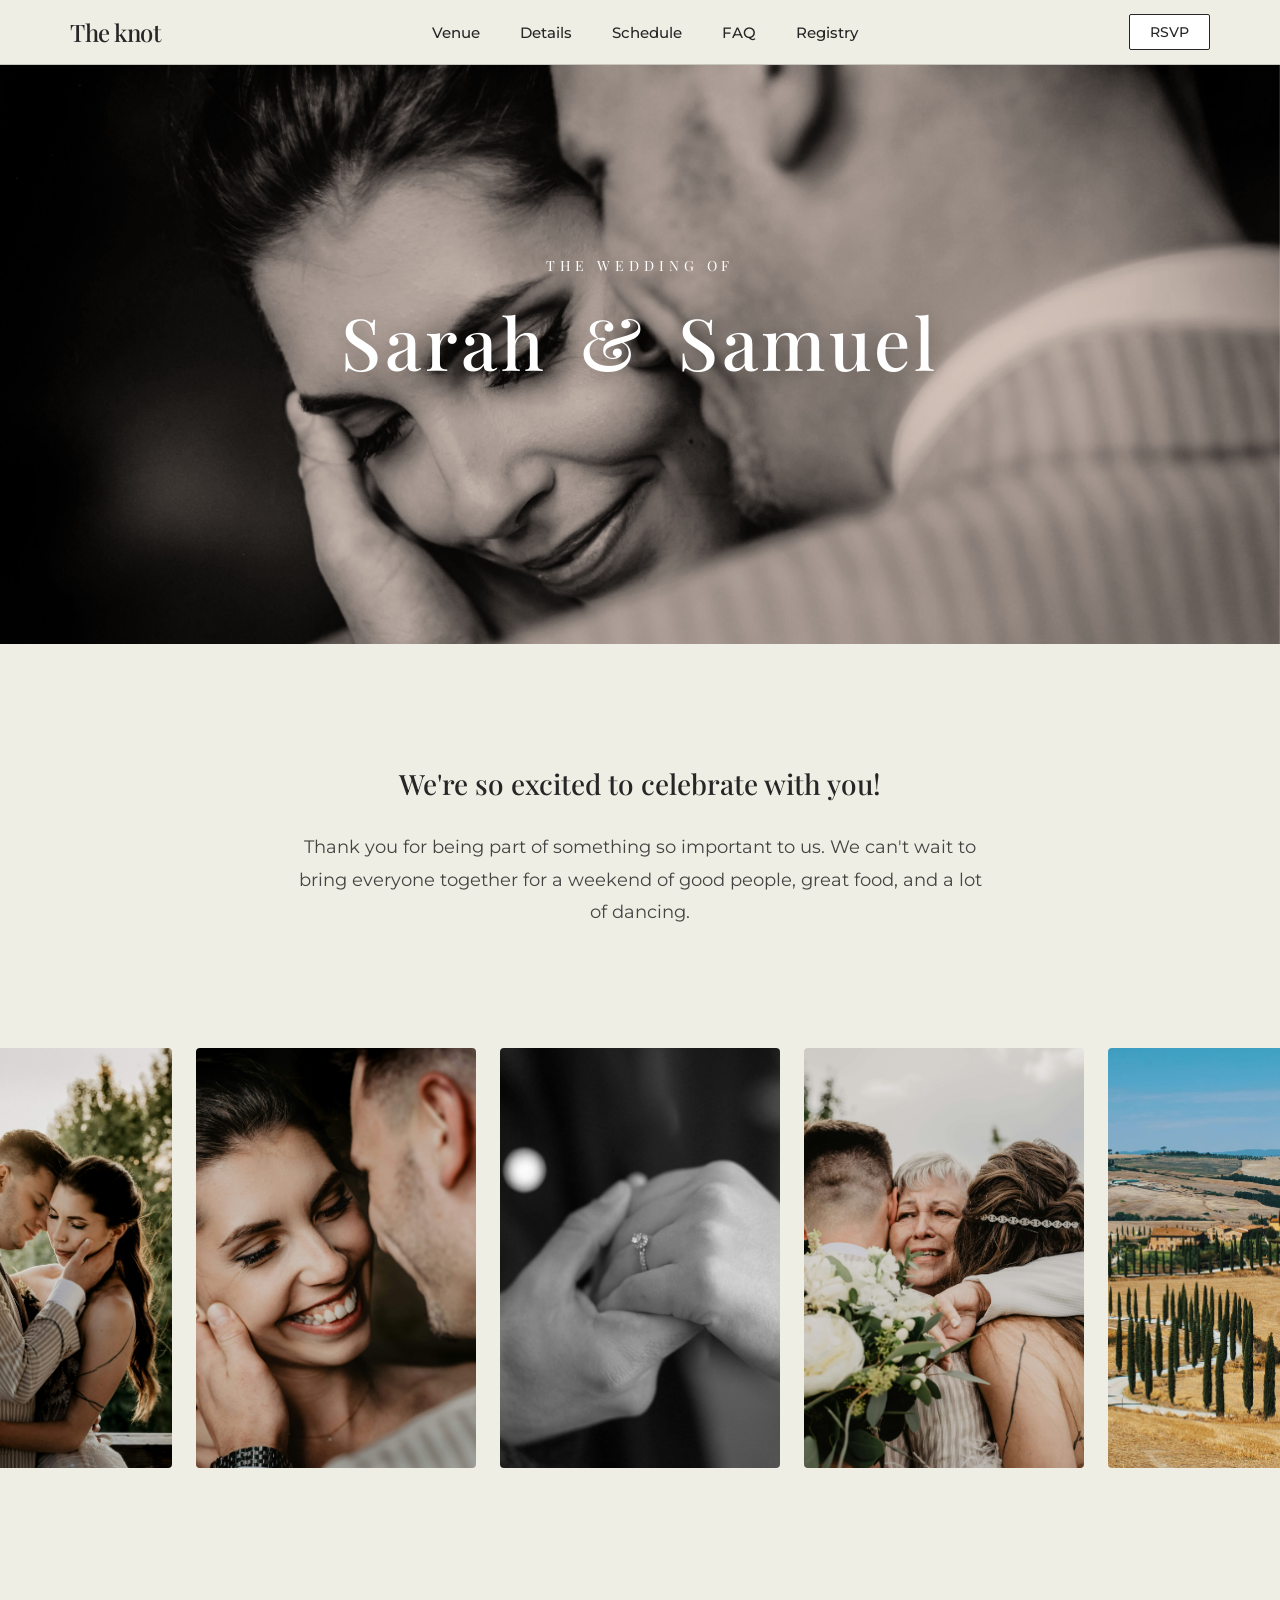
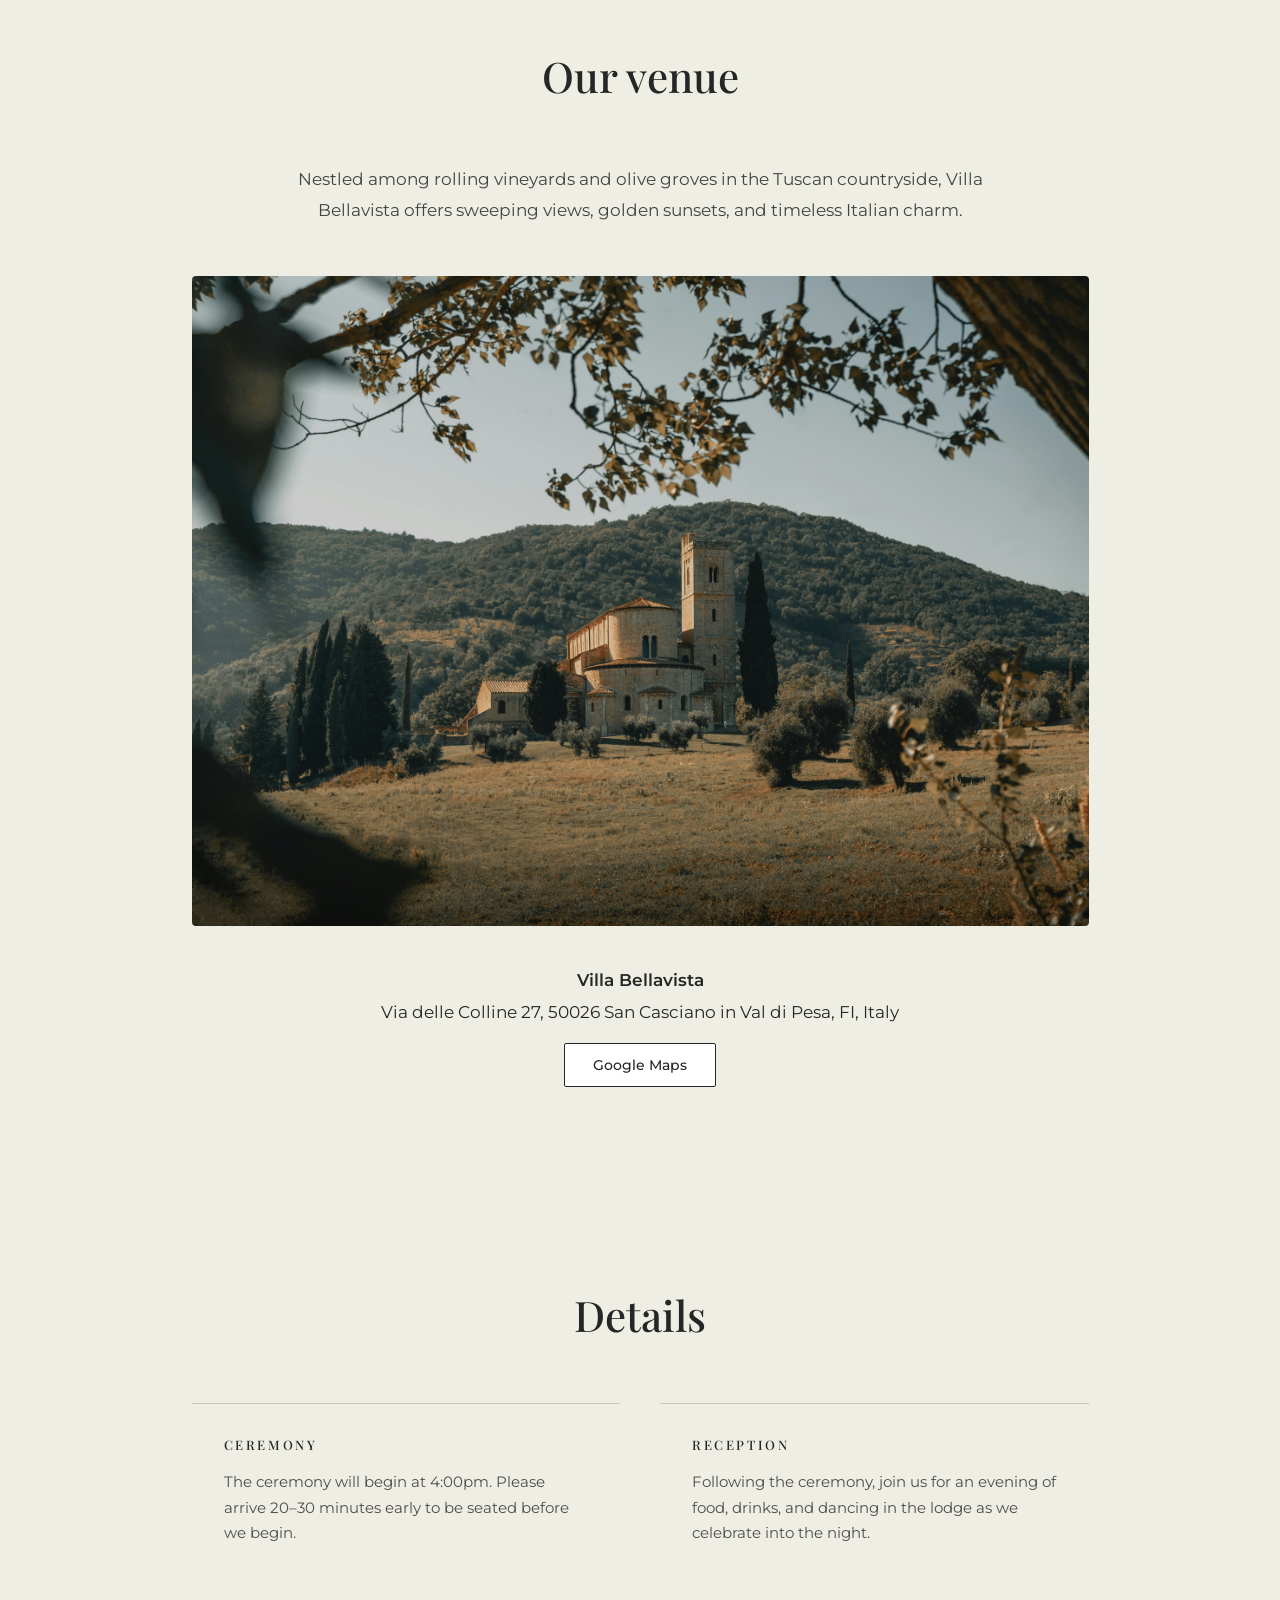
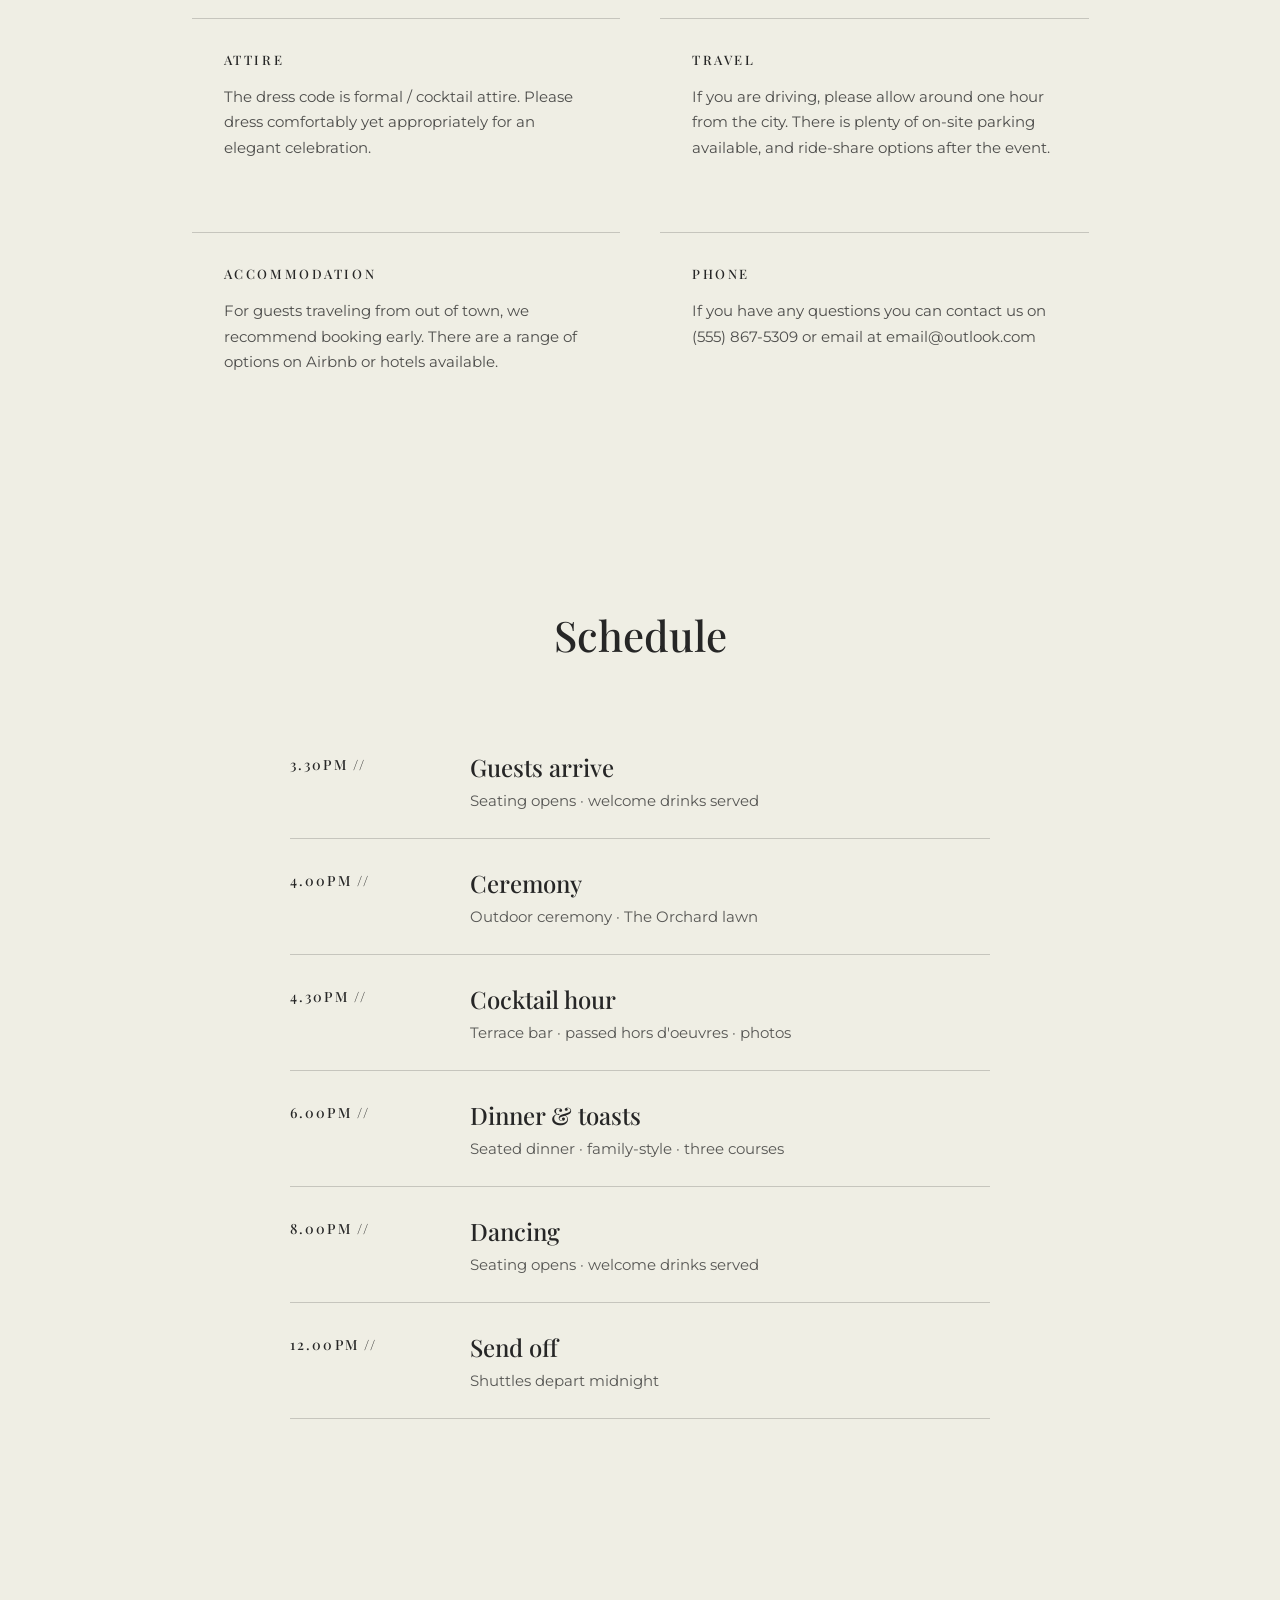
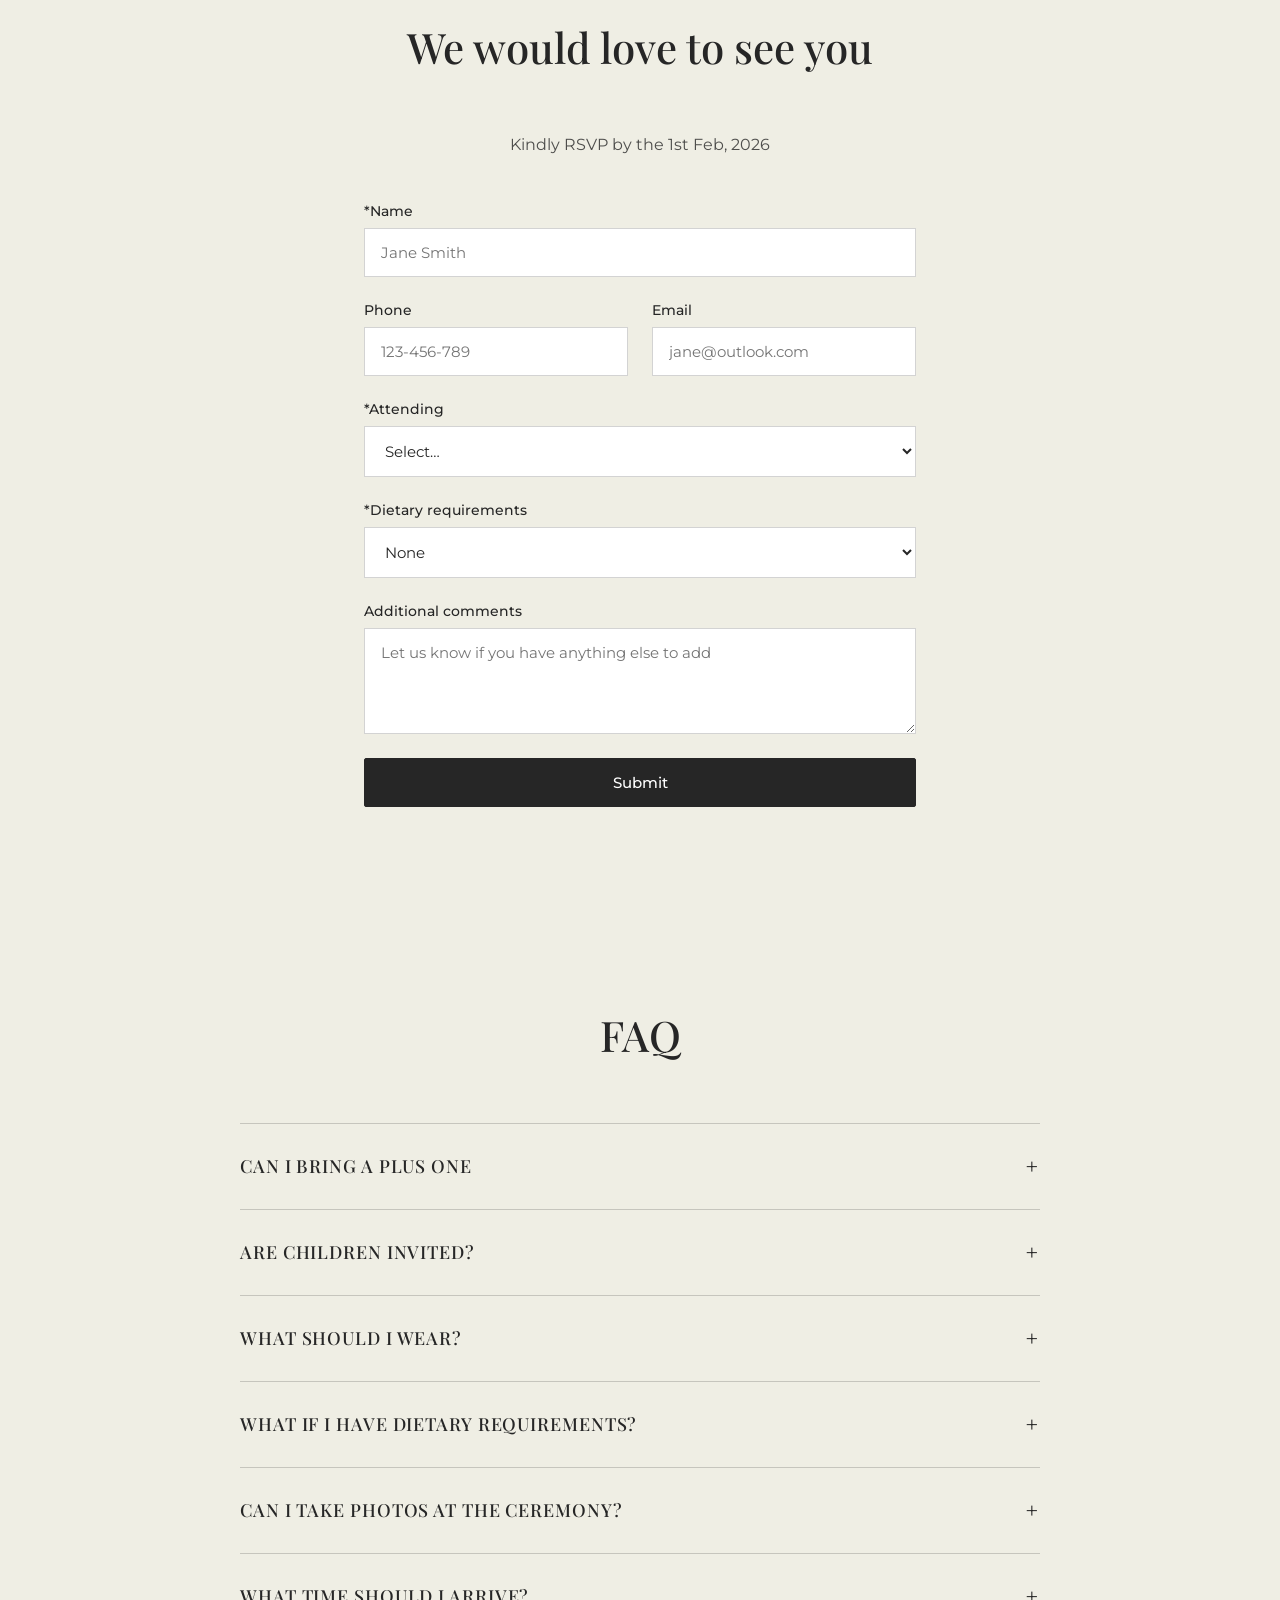
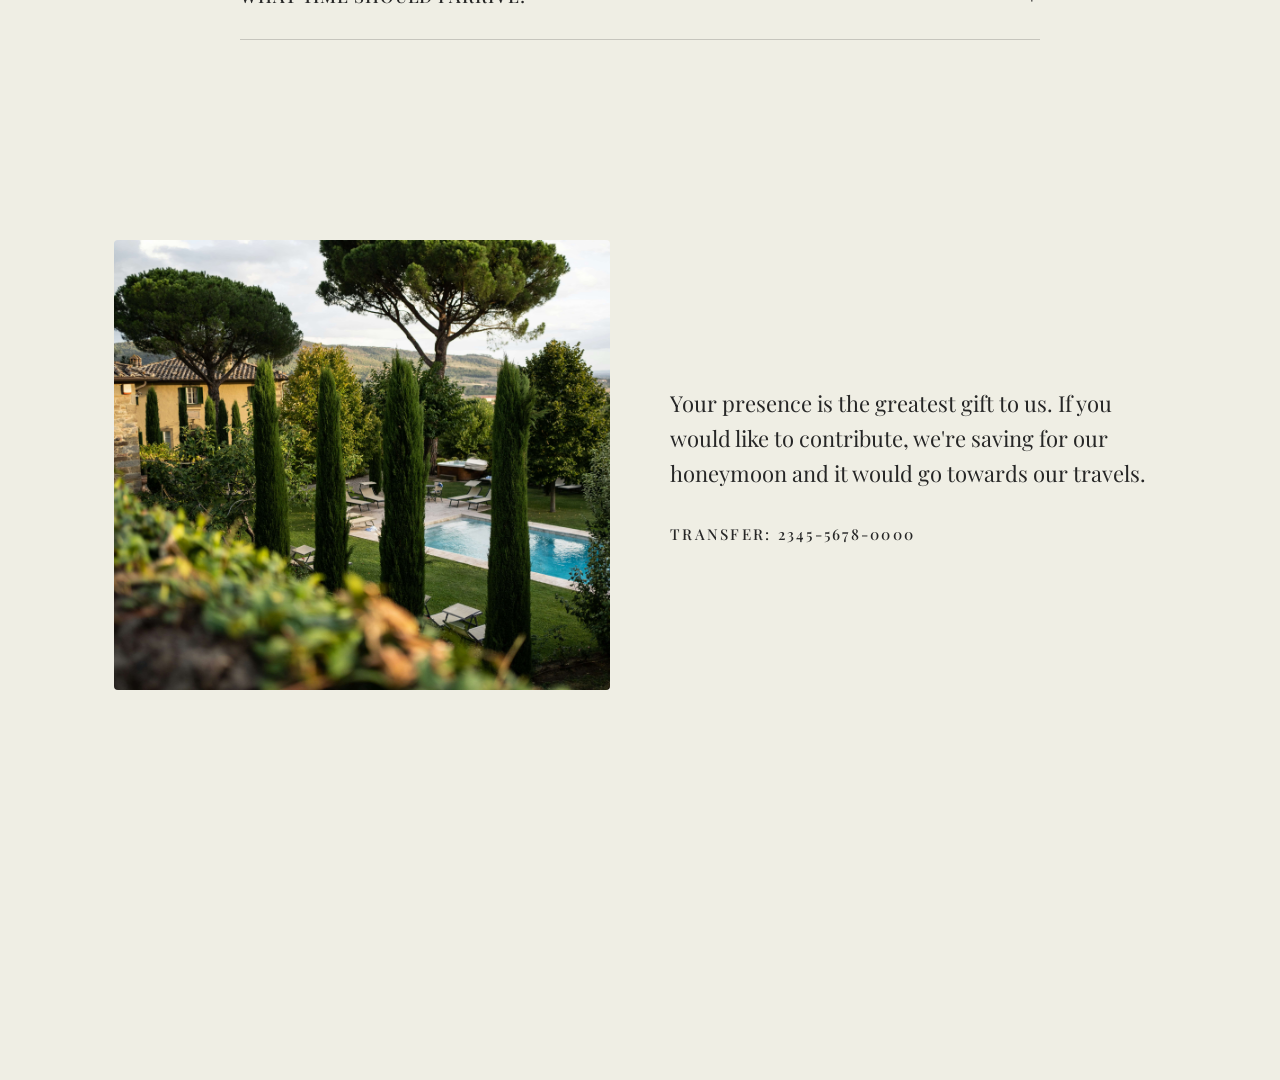
==== index.html @ 017e2302 "first commit" ====
<!DOCTYPE html>
<html lang="id">
<head>
    <meta charset="UTF-8">
    <meta name="viewport" content="width=device-width, initial-scale=1.0">
    <title>The knot | Custom Wedding Invitation</title>
    <link rel="preconnect" href="https://fonts.googleapis.com">
    <link rel="preconnect" href="https://fonts.gstatic.com" crossorigin>
    <link href="https://fonts.googleapis.com/css2?family=Montserrat:wght@300;400;500;600&family=Playfair+Display:ital,wght@0,400;0,500;0,600;1,400;1,500&display=swap" rel="stylesheet">
    <link rel="stylesheet" href="css/styles.css">
</head>
<body>
    <!-- Envelope Overlay -->
    <div class="envelope-overlay" id="envelopeOverlay">
        <div class="envelope-scene">
            <div class="env-variant">
                <div class="env-layer env-right">
                    <img src="assets/images/envelope-right.png" alt="" decoding="auto">
                </div>
                <div class="env-layer env-left">
                    <img src="assets/images/envelope-left.png" alt="" decoding="auto">
                </div>
                <div class="env-layer env-bottom">
                    <img src="assets/images/envelope-bottom.png" alt="" decoding="auto">
                </div>
                <div class="env-layer env-top">
                    <img src="assets/images/envelope-top.png" alt="" decoding="auto">
                    <div class="env-invite-text">
                        <h4 class="invite-heading" id="inviteText">
                            <span class="word"><span class="letter">Y</span><span class="letter">o</span><span class="letter">u</span><span class="letter">'</span><span class="letter">r</span><span class="letter">e</span></span>
                            <span class="word"><span class="letter">i</span><span class="letter">n</span><span class="letter">v</span><span class="letter">i</span><span class="letter">t</span><span class="letter">e</span><span class="letter">d</span></span>
                            <span class="word"><span class="letter">t</span><span class="letter">o</span></span>
                        </h4>
                    </div>
                </div>
            </div>
        </div>
    </div>

    <!-- Navigation -->
    <nav class="main-nav" id="mainNav">
        <div class="nav-inner">
            <a href="#" class="logo">The knot</a>
            <div class="nav-links">
                <a href="#venue" class="nav-link">Venue</a>
                <a href="#details" class="nav-link">Details</a>
                <a href="#schedule" class="nav-link">Schedule</a>
                <a href="#faq" class="nav-link">FAQ</a>
                <a href="#registry" class="nav-link">Registry</a>
            </div>
            <a href="#rsvp" class="btn btn-nav">RSVP</a>
        </div>
    </nav>

    <main id="mainContent">
        <!-- Hero Section -->
        <section class="hero" id="hero">
            <div class="hero-image">
                <img src="assets/images/hero-couple.jpg" alt="Couple lovingly holding each other">
            </div>
            <div class="hero-content">
                <h2 class="hero-subtitle" id="heroSubtitle"><span class="word"><span class="letter">T</span><span class="letter">h</span><span class="letter">e</span></span> <span class="word"><span class="letter">w</span><span class="letter">e</span><span class="letter">d</span><span class="letter">d</span><span class="letter">i</span><span class="letter">n</span><span class="letter">g</span></span> <span class="word"><span class="letter">o</span><span class="letter">f</span></span></h2>
                <h1 class="hero-title" id="heroTitle"><span class="word"><span class="letter">S</span><span class="letter">a</span><span class="letter">r</span><span class="letter">a</span><span class="letter">h</span></span> <span class="amp">&amp;</span> <span class="word"><span class="letter">S</span><span class="letter">a</span><span class="letter">m</span><span class="letter">u</span><span class="letter">e</span><span class="letter">l</span></span></h1>
            </div>
        </section>

        <!-- Intro Section -->
        <section class="intro">
            <div class="container">
                <h3 class="intro-title">We're so excited to celebrate with you!</h3>
                <p class="intro-text">
                    Thank you for being part of something so important to us. We can't wait to bring everyone together for a weekend of good people, great food, and a lot of dancing.
                </p>
            </div>
        </section>

        <!-- Gallery Section -->
        <section class="gallery">
            <div class="gallery-track">
                <div class="gallery-item">
                    <img src="assets/images/gallery-1.jpg" alt="Couple holding one another">
                </div>
                <div class="gallery-item">
                    <img src="assets/images/gallery-2.jpg" alt="Close up of couple smiling">
                </div>
                <div class="gallery-item">
                    <img src="assets/images/gallery-3.jpg" alt="Close up of engagement ring">
                </div>
                <div class="gallery-item">
                    <img src="assets/images/gallery-4.jpg" alt="Motherly figure hugging couple">
                </div>
                <div class="gallery-item">
                    <img src="assets/images/gallery-5.jpg" alt="Landscape view of hills and a winding road">
                </div>
            </div>
        </section>

        <!-- Venue Section -->
        <section class="venue" id="venue">
            <div class="container">
                <div class="venue-content">
                    <h2 class="section-title">Our venue</h2>
                    <p class="venue-text">
                        Nestled among rolling vineyards and olive groves in the Tuscan countryside, Villa Bellavista offers sweeping views, golden sunsets, and timeless Italian charm.
                    </p>
                </div>
                <div class="venue-image">
                    <img src="assets/images/venue.jpg" alt="Building on a hill surrounded by an olive grove">
                </div>
                <div class="venue-address">
                    <p><strong>Villa Bellavista</strong> Via delle Colline 27, 50026 San Casciano in Val di Pesa, FI, Italy</p>
                    <a href="https://maps.app.goo.gl/kfonNE2nvL3WGzsZ9" target="_blank" class="btn btn-outline">Google Maps</a>
                </div>
            </div>
        </section>

        <!-- Details Section -->
        <section class="details" id="details">
            <div class="container">
                <h2 class="section-title">Details</h2>
                <div class="details-grid">
                    <div class="detail-card">
                        <h4>Ceremony</h4>
                        <p>The ceremony will begin at 4:00pm. Please arrive 20–30 minutes early to be seated before we begin.</p>
                    </div>
                    <div class="detail-card">
                        <h4>Reception</h4>
                        <p>Following the ceremony, join us for an evening of food, drinks, and dancing in the lodge as we celebrate into the night.</p>
                    </div>
                    <div class="detail-card">
                        <h4>Attire</h4>
                        <p>The dress code is formal / cocktail attire. Please dress comfortably yet appropriately for an elegant celebration.</p>
                    </div>
                    <div class="detail-card">
                        <h4>Travel</h4>
                        <p>If you are driving, please allow around one hour from the city. There is plenty of on-site parking available, and ride-share options after the event.</p>
                    </div>
                    <div class="detail-card">
                        <h4>Accommodation</h4>
                        <p>For guests traveling from out of town, we recommend booking early. There are a range of options on Airbnb or hotels available.</p>
                    </div>
                    <div class="detail-card">
                        <h4>Phone</h4>
                        <p>If you have any questions you can contact us on (555) 867-5309 or email at email@outlook.com</p>
                    </div>
                </div>
            </div>
        </section>

        <!-- Schedule Section -->
        <section class="schedule" id="schedule">
            <div class="container">
                <h2 class="section-title">Schedule</h2>
                <div class="schedule-list">
                    <div class="schedule-item">
                        <span class="schedule-time">3.30PM //</span>
                        <div class="schedule-info">
                            <h4>Guests arrive</h4>
                            <p>Seating opens · welcome drinks served</p>
                        </div>
                    </div>
                    <div class="schedule-item">
                        <span class="schedule-time">4.00PM //</span>
                        <div class="schedule-info">
                            <h4>Ceremony</h4>
                            <p>Outdoor ceremony · The Orchard lawn</p>
                        </div>
                    </div>
                    <div class="schedule-item">
                        <span class="schedule-time">4.30PM //</span>
                        <div class="schedule-info">
                            <h4>Cocktail hour</h4>
                            <p>Terrace bar · passed hors d'oeuvres · photos</p>
                        </div>
                    </div>
                    <div class="schedule-item">
                        <span class="schedule-time">6.00PM //</span>
                        <div class="schedule-info">
                            <h4>Dinner & toasts</h4>
                            <p>Seated dinner · family-style · three courses</p>
                        </div>
                    </div>
                    <div class="schedule-item">
                        <span class="schedule-time">8.00PM //</span>
                        <div class="schedule-info">
                            <h4>Dancing</h4>
                            <p>Seating opens · welcome drinks served</p>
                        </div>
                    </div>
                    <div class="schedule-item">
                        <span class="schedule-time">12.00PM //</span>
                        <div class="schedule-info">
                            <h4>Send off</h4>
                            <p>Shuttles depart midnight</p>
                        </div>
                    </div>
                </div>
            </div>
        </section>

        <!-- RSVP Section -->
        <section class="rsvp" id="rsvp">
            <div class="container">
                <h2 class="section-title">We would love to see you</h2>
                <p class="rsvp-subtitle">Kindly RSVP by the 1st Feb, 2026</p>
                <form class="rsvp-form" id="rsvpForm">
                    <div class="form-group">
                        <label for="name">*Name</label>
                        <input type="text" id="name" name="name" placeholder="Jane Smith" required>
                    </div>
                    <div class="form-row">
                        <div class="form-group">
                            <label for="phone">Phone</label>
                            <input type="tel" id="phone" name="phone" placeholder="123-456-789">
                        </div>
                        <div class="form-group">
                            <label for="email">Email</label>
                            <input type="email" id="email" name="email" placeholder="jane@outlook.com">
                        </div>
                    </div>
                    <div class="form-group">
                        <label for="attending">*Attending</label>
                        <select id="attending" name="attending" required>
                            <option value="" disabled selected>Select…</option>
                            <option value="yes">Yes, I can't wait!</option>
                            <option value="no">No, unfortunately I can't make it</option>
                        </select>
                    </div>
                    <div class="form-group">
                        <label for="dietary">*Dietary requirements</label>
                        <select id="dietary" name="dietary" required>
                            <option value="None" disabled selected>None</option>
                            <option value="vegetarian">Vegetarian</option>
                            <option value="vegan">Vegan</option>
                            <option value="gluten-free">Gluten-free</option>
                            <option value="dairy-free">Dairy-free</option>
                            <option value="nut-allergy">Nut allergy</option>
                            <option value="other">Other (please specify)</option>
                        </select>
                    </div>
                    <div class="form-group">
                        <label for="comments">Additional comments</label>
                        <textarea id="comments" name="comments" rows="4" placeholder="Let us know if you have anything else to add"></textarea>
                    </div>
                    <button type="submit" class="btn btn-submit">Submit</button>
                </form>
            </div>
        </section>

        <!-- FAQ Section -->
        <section class="faq" id="faq">
            <div class="container">
                <h2 class="section-title">FAQ</h2>
                <div class="faq-list">
                    <div class="faq-item">
                        <button class="faq-question">
                            <span>Can I bring a plus one</span>
                            <span class="faq-icon">+</span>
                        </button>
                        <div class="faq-answer">
                            <p>Please refer to your invitation for the number of guests allowed. If you have any questions, feel free to contact us.</p>
                        </div>
                    </div>
                    <div class="faq-item">
                        <button class="faq-question">
                            <span>Are children invited?</span>
                            <span class="faq-icon">+</span>
                        </button>
                        <div class="faq-answer">
                            <p>While we love your little ones, our wedding will be an adults-only celebration.</p>
                        </div>
                    </div>
                    <div class="faq-item">
                        <button class="faq-question">
                            <span>What should I wear?</span>
                            <span class="faq-icon">+</span>
                        </button>
                        <div class="faq-answer">
                            <p>The dress code is formal / cocktail attire. We recommend dressing elegantly for a Tuscan evening.</p>
                        </div>
                    </div>
                    <div class="faq-item">
                        <button class="faq-question">
                            <span>What if I have dietary requirements?</span>
                            <span class="faq-icon">+</span>
                        </button>
                        <div class="faq-answer">
                            <p>Please let us know in your RSVP and we will ensure the catering team accommodates your needs.</p>
                        </div>
                    </div>
                    <div class="faq-item">
                        <button class="faq-question">
                            <span>Can I take photos at the ceremony?</span>
                            <span class="faq-icon">+</span>
                        </button>
                        <div class="faq-answer">
                            <p>We kindly ask you to keep phones away during the ceremony. Our photographer will capture every moment.</p>
                        </div>
                    </div>
                    <div class="faq-item">
                        <button class="faq-question">
                            <span>What time should I arrive?</span>
                            <span class="faq-icon">+</span>
                        </button>
                        <div class="faq-answer">
                            <p>Please arrive by 3:30pm for welcome drinks, with the ceremony starting promptly at 4:00pm.</p>
                        </div>
                    </div>
                </div>
            </div>
        </section>

        <!-- Registry Section -->
        <section class="registry" id="registry">
            <div class="container">
                <div class="registry-image">
                    <img src="assets/images/registry.jpg" alt="Tuscany villa garden and pool">
                </div>
                <div class="registry-content">
                    <p class="registry-text">
                        Your presence is the greatest gift to us. If you would like to contribute, we're saving for our honeymoon and it would go towards our travels.
                    </p>
                    <p class="registry-bank">Transfer: 2345-5678-0000</p>
                </div>
            </div>
        </section>

        <!-- Footer Countdown -->
        <footer class="countdown" id="countdown">
            <div class="container">
                <h4 class="countdown-label">Let the countdown begin</h4>
                <div class="countdown-numbers" id="countdownNumbers">
                    <span id="days">000</span><span class="dot">.</span>
                    <span id="hours">00</span><span class="dot">.</span>
                    <span id="minutes">00</span><span class="dot">.</span>
                    <span id="seconds">00</span>
                </div>
                <p class="footer-contact">
                    Any questions get in touch with us at <strong>email@gmail.com</strong>
                </p>
            </div>
        </footer>
    </main>

    <script src="js/script.js"></script>
</body>
</html>
---- css/styles.css ----
/* ===== Reset & Base ===== */
*, *::before, *::after {
    box-sizing: border-box;
    margin: 0;
    padding: 0;
}

html {
    scroll-behavior: smooth;
}

body {
    font-family: 'Montserrat', sans-serif;
    background-color: var(--bg-color);
    color: var(--text-color);
    -webkit-font-smoothing: antialiased;
    overflow-x: hidden;
}

:root {
    --bg-color: #efeee4;
    --text-color: #262626;
    --white: #ffffff;
    --border-color: rgba(38, 38, 38, 0.2);
    --soft-shadow: rgba(0, 0, 0, 0.05);
    --font-serif: 'Playfair Display', serif;
    --font-sans: 'Montserrat', sans-serif;
    --ease-out-quart: cubic-bezier(0.44, 0, 0.56, 1);
}

img {
    max-width: 100%;
    display: block;
}

a {
    text-decoration: none;
    color: inherit;
}

button {
    font-family: inherit;
    cursor: pointer;
    border: none;
    background: none;
}

.container {
    max-width: 945px;
    margin: 0 auto;
    padding: 0 24px;
}

/* ===== Envelope Overlay ===== */
.envelope-overlay {
    position: fixed;
    top: 0;
    left: 0;
    width: 100vw;
    height: 100vh;
    z-index: 100;
    display: flex;
    align-items: center;
    justify-content: center;
    background: var(--bg-color);
    overflow: hidden;
    opacity: 1;
    pointer-events: auto;
    transition: opacity 0.8s var(--ease-out-quart), background-color 0.6s ease;
}

.envelope-overlay.open {
    background: transparent;
}

.envelope-overlay.hidden {
    pointer-events: none;
}

.envelope-scene {
    position: relative;
    width: 100vw;
    height: 100vh;
    max-width: 100vw;
    max-height: 100vh;
    overflow: clip;
}

/* Single variant container — perspective di sini agar hanya env-top yang terpengaruh 3D */
.env-variant {
    position: absolute;
    top: 0;
    left: 0;
    width: 100%;
    height: 100%;
    transform-style: preserve-3d;
    perspective: 1200px;
    perspective-origin: 50% 0%;
}

.env-layer {
    position: absolute;
    will-change: transform, opacity;
}

.env-layer img {
    width: 100%;
    height: 100%;
    object-fit: cover;
    display: block;
}

/* ── STATE AWAL: semua layer langsung visible, amplop tertutup ── */

/* Bottom — paling bawah */
.env-variant .env-bottom {
    left: 0;
    right: 0;
    bottom: 0;
    height: 60%;
    opacity: 1;
    transform: translateY(0);
    z-index: 1;
}

/* Left & Right — di atas bottom, seam lines kelihatan */
.env-variant .env-left {
    left: 0;
    top: 0;
    bottom: 0;
    width: 53.1%;
    filter: drop-shadow(7px 4px 4px rgba(0, 0, 0, 0.05));
    opacity: 1;
    transform: translateY(0);
    z-index: 2;
}

.env-variant .env-right {
    right: 0;
    top: 0;
    bottom: 0;
    width: 53.1%;
    filter: drop-shadow(-5px 4px 4px rgba(0, 0, 0, 0.05));
    opacity: 1;
    transform: translateY(0);
    z-index: 2;
}

/* Top flap — height dikurangi agar ujung segitiga lebih ke atas */
.env-variant .env-top {
    left: 0;
    right: 0;
    top: 0;
    height: 90%;
    transform-origin: 50% 0%;
    opacity: 1;
    transform: none;
    z-index: 3;
    transition: transform 1.0s var(--ease-out-quart), opacity 0.3s ease;
}

.env-variant .env-top img {
    width: 100%;
    height: 100%;
    object-fit: fill;
    display: block;
}

/* "You're invited to" text — tengah layar vertikal, sejajar area pertemuan flap */
.env-invite-text {
    position: absolute;
    top: 50%;
    left: 50%;
    transform: translate(-50%, -50%);
    z-index: 11;
    pointer-events: none;
}

.invite-heading {
    font-family: var(--font-serif);
    font-size: 24px;
    font-weight: 500;
    font-style: italic;
    letter-spacing: 0.09em;
    line-height: 1.4;
    color: var(--text-color);
    text-transform: capitalize;
    white-space: nowrap;
    text-align: center;
}

.invite-heading .word {
    display: inline-block;
    white-space: nowrap;
}

.invite-heading .letter {
    display: inline-block;
    opacity: 0;
    transform: translateY(20px);
    filter: blur(4px);
    transition: opacity 0.5s var(--ease-out-quart),
                transform 0.5s var(--ease-out-quart),
                filter 0.5s var(--ease-out-quart);
}

/* Animate letters in */
.envelope-overlay.animate .invite-heading .letter {
    opacity: 1;
    transform: translateY(0);
    filter: blur(0px);
}

/* ── OPEN STATE: top flap buka dulu, baru yang lain slide down ── */
.envelope-overlay.open .env-top {
    transform: rotateX(-180deg);
    transition: transform 1.0s var(--ease-out-quart) 0s;
}

.envelope-overlay.open .env-invite-text {
    opacity: 0;
    transition: opacity 0.2s ease 0s;
}

/* right, left, bottom slide SETELAH flap selesai buka (~1s) */
.envelope-overlay.open .env-right {
    transform: translateY(110vh);
    transition: transform 0.9s var(--ease-out-quart) 1.1s;
}

.envelope-overlay.open .env-left {
    transform: translateY(110vh);
    transition: transform 0.9s var(--ease-out-quart) 1.2s;
}

.envelope-overlay.open .env-bottom {
    transform: translateY(110vh);
    transition: transform 0.9s var(--ease-out-quart) 1.0s;
}

/* ===== Scroll Reveal Animations ===== */
.reveal {
    opacity: 0;
    transform: translateY(40px);
    transition: opacity 0.8s var(--ease-out-quart), transform 0.8s var(--ease-out-quart);
}

.reveal.visible {
    opacity: 1;
    transform: translateY(0);
}

/* Nav appears after envelope opens */
.main-nav {
    position: fixed;
    top: 0;
    left: 0;
    right: 0;
    z-index: 50;
    background: var(--bg-color);
    border-bottom: 1px solid var(--border-color);
    opacity: 0;
    transform: translateY(-150px);
    will-change: transform;
    transition: opacity 0.8s var(--ease-out-quart), transform 0.8s var(--ease-out-quart);
}

.main-nav.visible {
    opacity: 1;
    transform: translateY(0);
}

.nav-inner {
    max-width: 1200px;
    margin: 0 auto;
    padding: 12px 30px;
    display: flex;
    align-items: center;
    justify-content: space-between;
    height: 64px;
}

.logo {
    font-family: var(--font-serif);
    font-size: 24px;
    font-weight: 500;
    letter-spacing: -0.5px;
}

.nav-links {
    display: flex;
    gap: 40px;
}

.nav-link {
    font-size: 15px;
    font-weight: 500;
    position: relative;
    transition: opacity 0.2s ease;
}

.nav-link:hover {
    opacity: 0.7;
}

.btn {
    display: inline-flex;
    align-items: center;
    justify-content: center;
    padding: 8px 20px;
    font-size: 14px;
    font-weight: 500;
    border-radius: 2px;
    transition: all 0.2s ease;
}

.btn-nav {
    background: var(--white);
    border: 1px solid var(--text-color);
    color: var(--text-color);
}

.btn-nav:hover {
    background: var(--text-color);
    color: var(--white);
}

.btn-outline {
    background: var(--white);
    border: 1px solid var(--text-color);
    color: var(--text-color);
    padding: 12px 28px;
    margin-top: 16px;
}

.btn-outline:hover {
    background: var(--text-color);
    color: var(--white);
}

.btn-submit {
    background: var(--text-color);
    color: var(--white);
    border: 1px solid var(--text-color);
    padding: 14px 36px;
    font-size: 15px;
    width: 100%;
}

.btn-submit:hover {
    background: transparent;
    color: var(--text-color);
}

/* ===== Hero Section ===== */
.hero {
    position: relative;
    width: 100%;
    height: 644px;
    overflow: hidden;
}

.hero-image {
    position: absolute;
    inset: 0;
    transform: scale(0.9) translateY(140px);
    will-change: transform;
    transition: transform 1.2s cubic-bezier(0.25, 0.46, 0.45, 0.94);
}

.hero.revealed .hero-image {
    transform: scale(1) translateY(0);
}

.hero-image img {
    width: 100%;
    height: 100%;
    object-fit: cover;
    object-position: center;
}

.hero-content {
    position: absolute;
    inset: 0;
    display: flex;
    flex-direction: column;
    align-items: center;
    justify-content: center;
    text-align: center;
    color: var(--white);
    text-shadow: 0 2px 20px rgba(0, 0, 0, 0.2);
}

.hero-subtitle {
    font-family: var(--font-serif);
    font-size: 14px;
    font-weight: 400;
    letter-spacing: 0.35em;
    text-transform: uppercase;
    margin-bottom: 18px;
}

.hero-subtitle .word {
    display: inline-block;
    white-space: nowrap;
}

.hero-subtitle .letter,
.hero-title .letter {
    display: inline-block;
    opacity: 0;
    transform: translateY(20px);
    filter: blur(4px);
    transition: opacity 0.6s var(--ease-out-quart),
                transform 0.6s var(--ease-out-quart),
                filter 0.6s var(--ease-out-quart);
}

.hero-title .amp {
    display: inline-block;
    opacity: 0;
    transform: translateY(20px);
    filter: blur(4px);
    transition: opacity 0.6s var(--ease-out-quart),
                transform 0.6s var(--ease-out-quart),
                filter 0.6s var(--ease-out-quart);
    margin: 0 0.15em;
}

.hero.animate .hero-subtitle .letter,
.hero.animate .hero-title .letter,
.hero.animate .hero-title .amp {
    opacity: 1;
    transform: translateY(0);
    filter: blur(0px);
}

.hero-title {
    font-family: var(--font-serif);
    font-size: 72px;
    font-weight: 500;
    letter-spacing: 0.05em;
}

/* ===== Intro Section ===== */
.intro {
    padding: 120px 0 80px;
    text-align: center;
}

.intro-title {
    font-family: var(--font-serif);
    font-size: 28px;
    font-weight: 500;
    margin-bottom: 28px;
    line-height: 1.4;
}

.intro-text {
    font-size: 18px;
    line-height: 1.8;
    max-width: 700px;
    margin: 0 auto;
    color: rgba(38, 38, 38, 0.85);
}

/* ===== Gallery Section ===== */
.gallery {
    padding: 40px 0 80px;
    overflow: hidden;
}

.gallery-track {
    display: flex;
    gap: 24px;
    padding: 0 120px;
    justify-content: center;
}

.gallery-item {
    flex: 0 0 auto;
    width: 280px;
    height: 420px;
    overflow: hidden;
    border-radius: 4px;
}

.gallery-item img {
    width: 100%;
    height: 100%;
    object-fit: cover;
    transition: transform 0.6s var(--ease-out-quart);
}

.gallery-item:hover img {
    transform: scale(1.05);
}

/* ===== Section Titles ===== */
.section-title {
    font-family: var(--font-serif);
    font-size: 42px;
    font-weight: 500;
    text-align: center;
    margin-bottom: 60px;
}

/* ===== Venue Section ===== */
.venue {
    padding: 100px 0;
}

.venue-content {
    text-align: center;
    max-width: 700px;
    margin: 0 auto 50px;
}

.venue-text {
    font-size: 17px;
    line-height: 1.8;
    color: rgba(38, 38, 38, 0.85);
}

.venue-image {
    width: 100%;
    height: 650px;
    overflow: hidden;
    border-radius: 4px;
    margin-bottom: 40px;
}

.venue-image img {
    width: 100%;
    height: 100%;
    object-fit: cover;
}

.venue-address {
    text-align: center;
}

.venue-address p {
    font-size: 17px;
    line-height: 1.7;
}

.venue-address strong {
    font-weight: 600;
    display: block;
    margin-bottom: 4px;
}

/* ===== Details Section ===== */
.details {
    padding: 100px 0;
}

.details-grid {
    display: grid;
    grid-template-columns: repeat(2, 1fr);
    gap: 40px;
}

.detail-card {
    padding: 32px;
    border-top: 1px solid var(--border-color);
}

.detail-card h4 {
    font-family: var(--font-serif);
    font-size: 13px;
    font-weight: 500;
    letter-spacing: 0.2em;
    text-transform: uppercase;
    margin-bottom: 16px;
}

.detail-card p {
    font-size: 15px;
    line-height: 1.7;
    color: rgba(38, 38, 38, 0.8);
}

/* ===== Schedule Section ===== */
.schedule {
    padding: 100px 0;
}

.schedule-list {
    max-width: 700px;
    margin: 0 auto;
}

.schedule-item {
    display: flex;
    gap: 60px;
    padding: 28px 0;
    border-bottom: 1px solid var(--border-color);
}

.schedule-time {
    font-family: var(--font-serif);
    font-size: 14px;
    font-weight: 500;
    letter-spacing: 0.15em;
    text-transform: uppercase;
    min-width: 120px;
    padding-top: 4px;
}

.schedule-info h4 {
    font-family: var(--font-serif);
    font-size: 24px;
    font-weight: 500;
    margin-bottom: 8px;
}

.schedule-info p {
    font-size: 15px;
    color: rgba(38, 38, 38, 0.75);
}

/* ===== RSVP Section ===== */
.rsvp {
    padding: 100px 0;
}

.rsvp .container {
    max-width: 600px;
}

.rsvp-subtitle {
    text-align: center;
    font-size: 16px;
    margin-bottom: 48px;
    color: rgba(38, 38, 38, 0.8);
}

.rsvp-form {
    display: flex;
    flex-direction: column;
    gap: 24px;
}

.form-row {
    display: grid;
    grid-template-columns: 1fr 1fr;
    gap: 24px;
}

.form-group {
    display: flex;
    flex-direction: column;
    gap: 8px;
}

.form-group label {
    font-size: 14px;
    font-weight: 500;
}

.form-group input,
.form-group select,
.form-group textarea {
    padding: 14px 16px;
    border: 1px solid var(--border-color);
    background: var(--white);
    font-family: inherit;
    font-size: 15px;
    color: var(--text-color);
    border-radius: 0;
    outline: none;
    transition: border-color 0.2s ease;
}

.form-group input:focus,
.form-group select:focus,
.form-group textarea:focus {
    border-color: var(--text-color);
}

.form-group textarea {
    resize: vertical;
}

/* ===== FAQ Section ===== */
.faq {
    padding: 100px 0;
}

.faq-list {
    max-width: 800px;
    margin: 0 auto;
}

.faq-item {
    border-top: 1px solid var(--border-color);
}

.faq-item:last-child {
    border-bottom: 1px solid var(--border-color);
}

.faq-question {
    width: 100%;
    display: flex;
    justify-content: space-between;
    align-items: center;
    padding: 28px 0;
    font-family: var(--font-serif);
    font-size: 18px;
    font-weight: 500;
    text-transform: uppercase;
    letter-spacing: 0.05em;
    text-align: left;
    color: var(--text-color);
}

.faq-icon {
    font-family: var(--font-sans);
    font-size: 24px;
    font-weight: 300;
    transition: transform 0.3s ease;
}

.faq-item.active .faq-icon {
    transform: rotate(45deg);
}

.faq-answer {
    max-height: 0;
    overflow: hidden;
    transition: max-height 0.4s var(--ease-out-quart), padding 0.4s var(--ease-out-quart);
}

.faq-answer p {
    padding: 0 0 28px;
    font-size: 15px;
    line-height: 1.7;
    color: rgba(38, 38, 38, 0.8);
}

.faq-item.active .faq-answer {
    max-height: 200px;
}

/* ===== Registry Section ===== */
.registry {
    padding: 100px 0 60px;
}

.registry .container {
    display: flex;
    gap: 60px;
    align-items: center;
    max-width: 1100px;
}

.registry-image {
    flex: 1;
    height: 450px;
    overflow: hidden;
    border-radius: 4px;
}

.registry-image img {
    width: 100%;
    height: 100%;
    object-fit: cover;
}

.registry-content {
    flex: 1;
}

.registry-text {
    font-family: var(--font-serif);
    font-size: 22px;
    line-height: 1.6;
    margin-bottom: 32px;
}

.registry-bank {
    font-family: var(--font-serif);
    font-size: 15px;
    font-weight: 500;
    letter-spacing: 0.15em;
    text-transform: uppercase;
}

/* ===== Footer Countdown ===== */
.countdown {
    padding: 80px 0 60px;
    text-align: center;
}

.countdown-label {
    font-family: var(--font-serif);
    font-size: 13px;
    font-weight: 500;
    letter-spacing: 0.25em;
    text-transform: uppercase;
    margin-bottom: 20px;
}

.countdown-numbers {
    font-family: var(--font-serif);
    font-size: 48px;
    font-weight: 500;
    letter-spacing: 0.05em;
    margin-bottom: 30px;
    display: flex;
    justify-content: center;
    align-items: center;
    gap: 4px;
}

.countdown-numbers .dot {
    opacity: 0.6;
    margin: 0 6px;
}

.footer-contact {
    font-size: 15px;
    color: rgba(38, 38, 38, 0.8);
}

.footer-contact strong {
    font-weight: 600;
}

/* ===== Animations ===== */
@keyframes fadeIn {
    from {
        opacity: 0;
        transform: translateY(30px);
    }
    to {
        opacity: 1;
        transform: translateY(0);
    }
}

/* ===== Responsive ===== */
@media (max-width: 1200px) {
    .gallery-track {
        padding: 0 40px;
        overflow-x: auto;
        justify-content: flex-start;
        scrollbar-width: none;
    }

    .gallery-track::-webkit-scrollbar {
        display: none;
    }

    .registry .container {
        flex-direction: column;
    }

    .registry-image {
        width: 100%;
    }
}

@media (max-width: 768px) {
    .nav-links {
        display: none;
    }

    .hero-title {
        font-size: 48px;
    }

    .details-grid {
        grid-template-columns: 1fr;
    }

    .form-row {
        grid-template-columns: 1fr;
    }

    .schedule-item {
        flex-direction: column;
        gap: 12px;
    }

    .registry .container {
        flex-direction: column;
    }
}
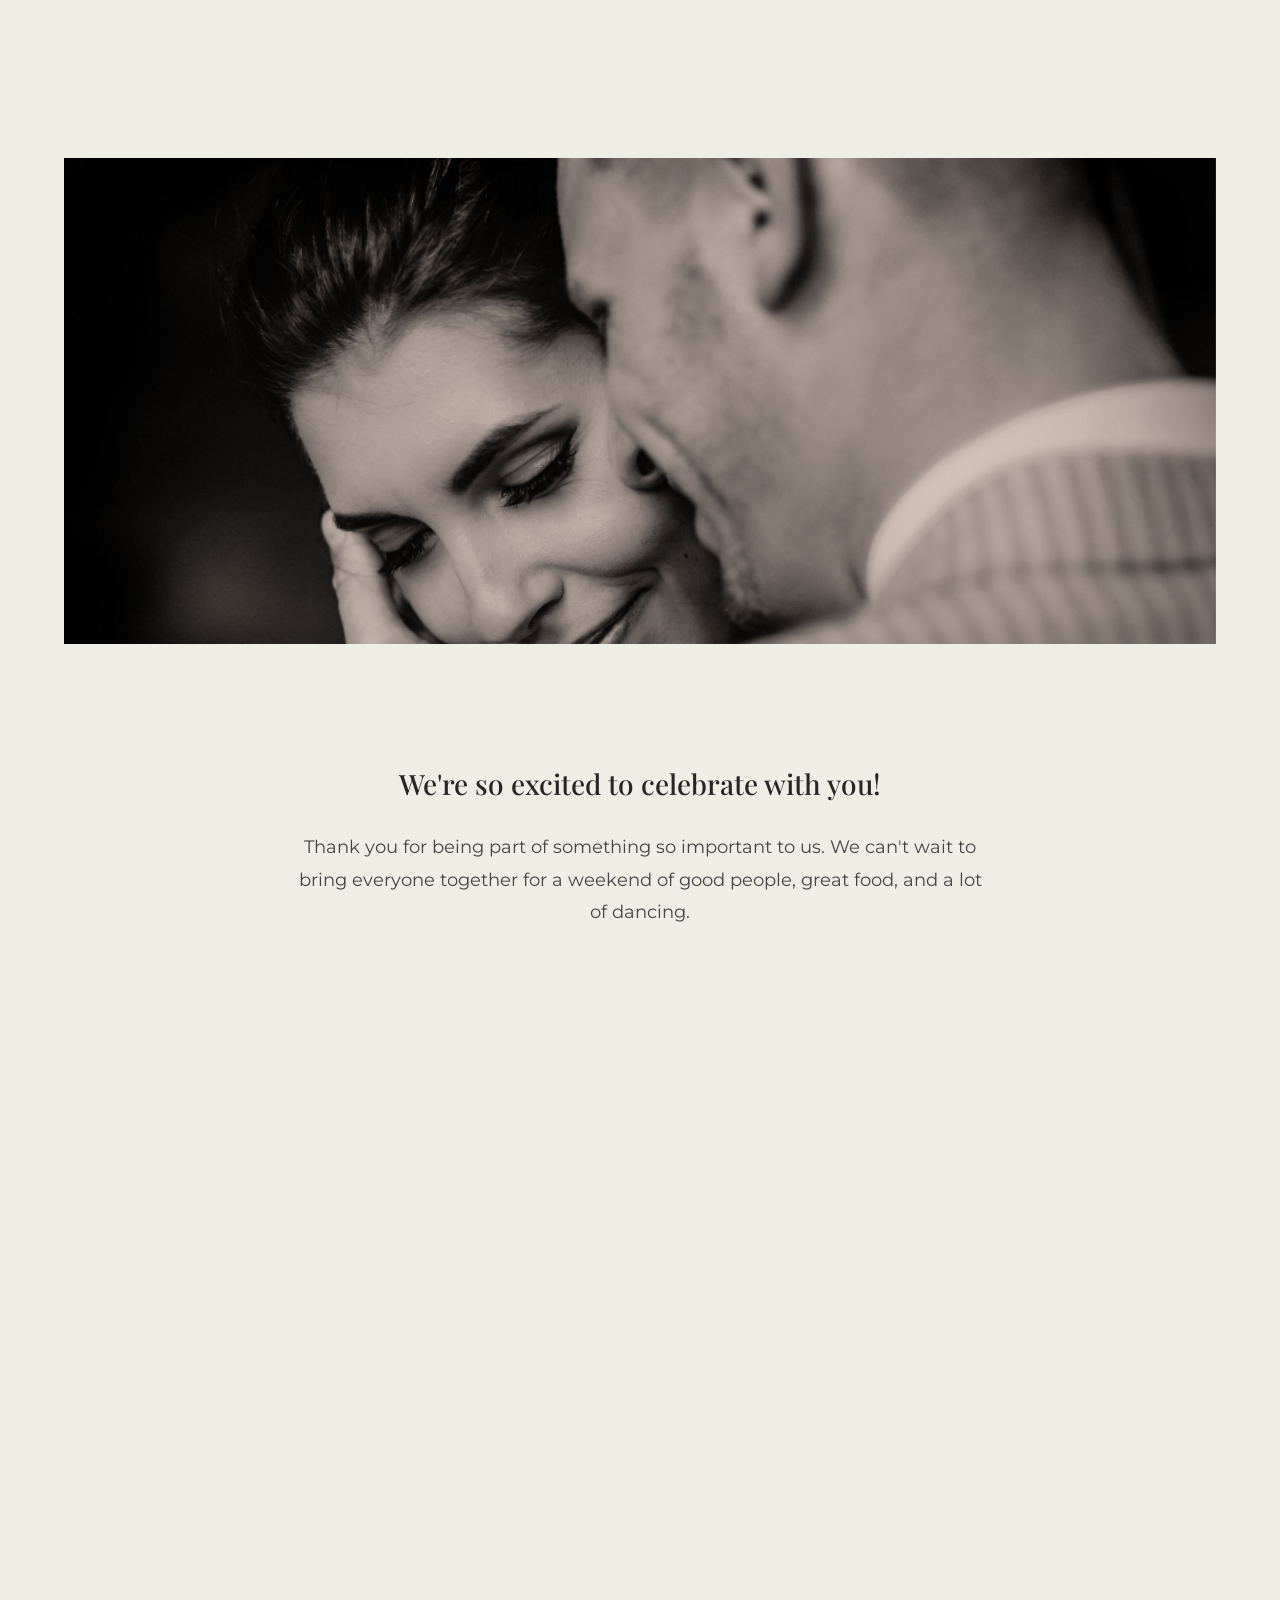
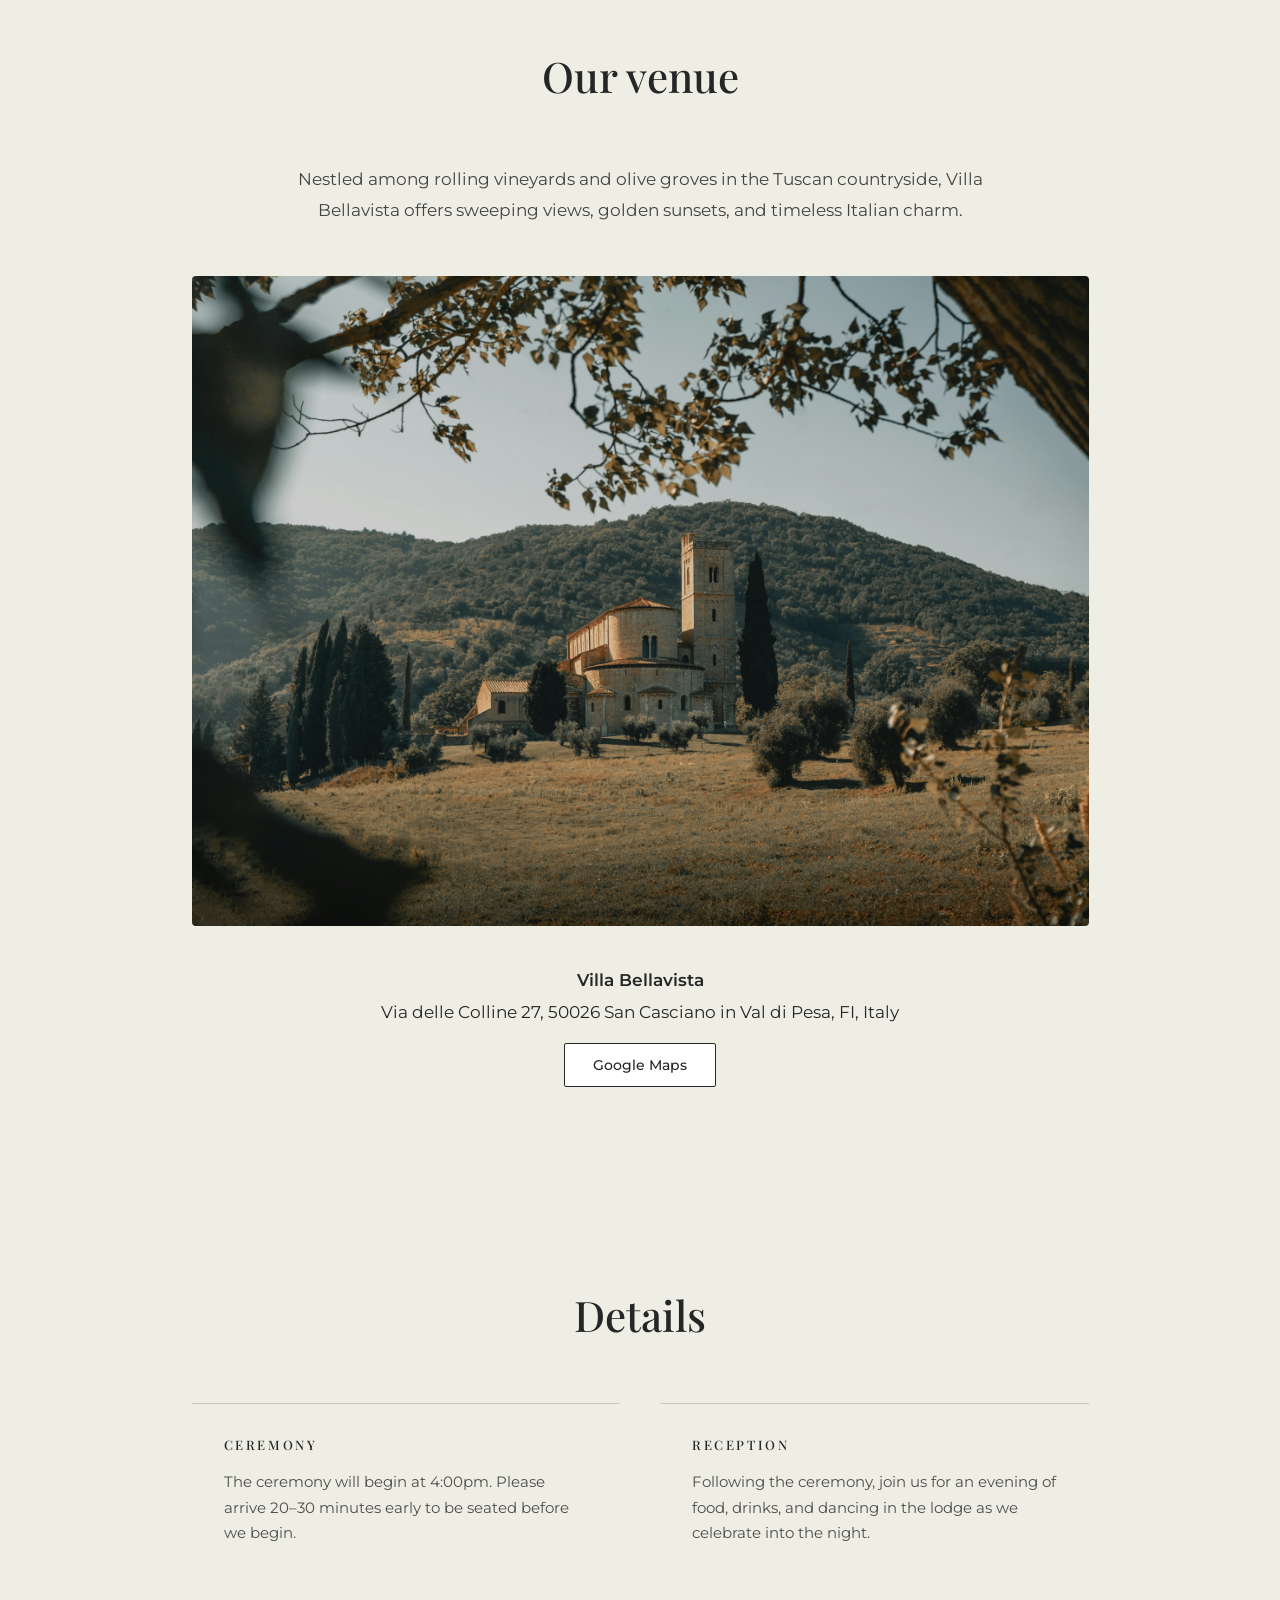
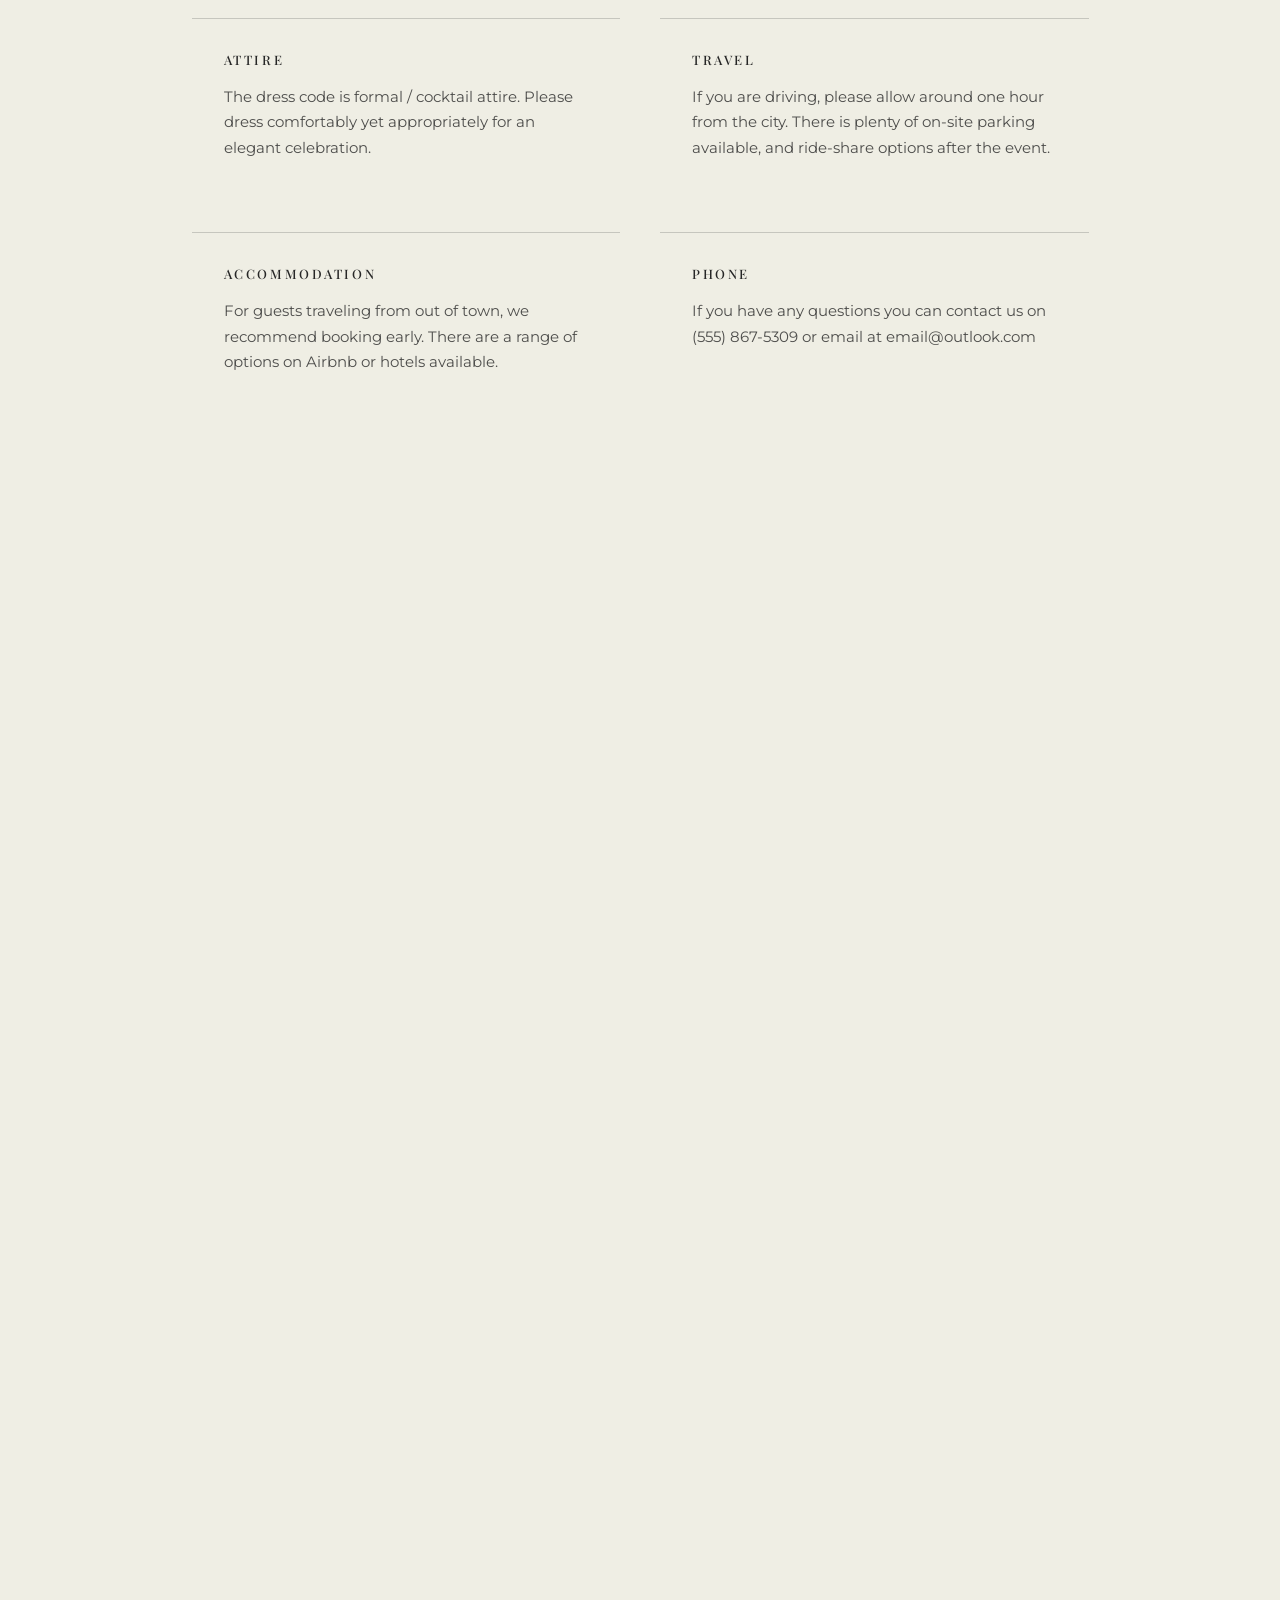
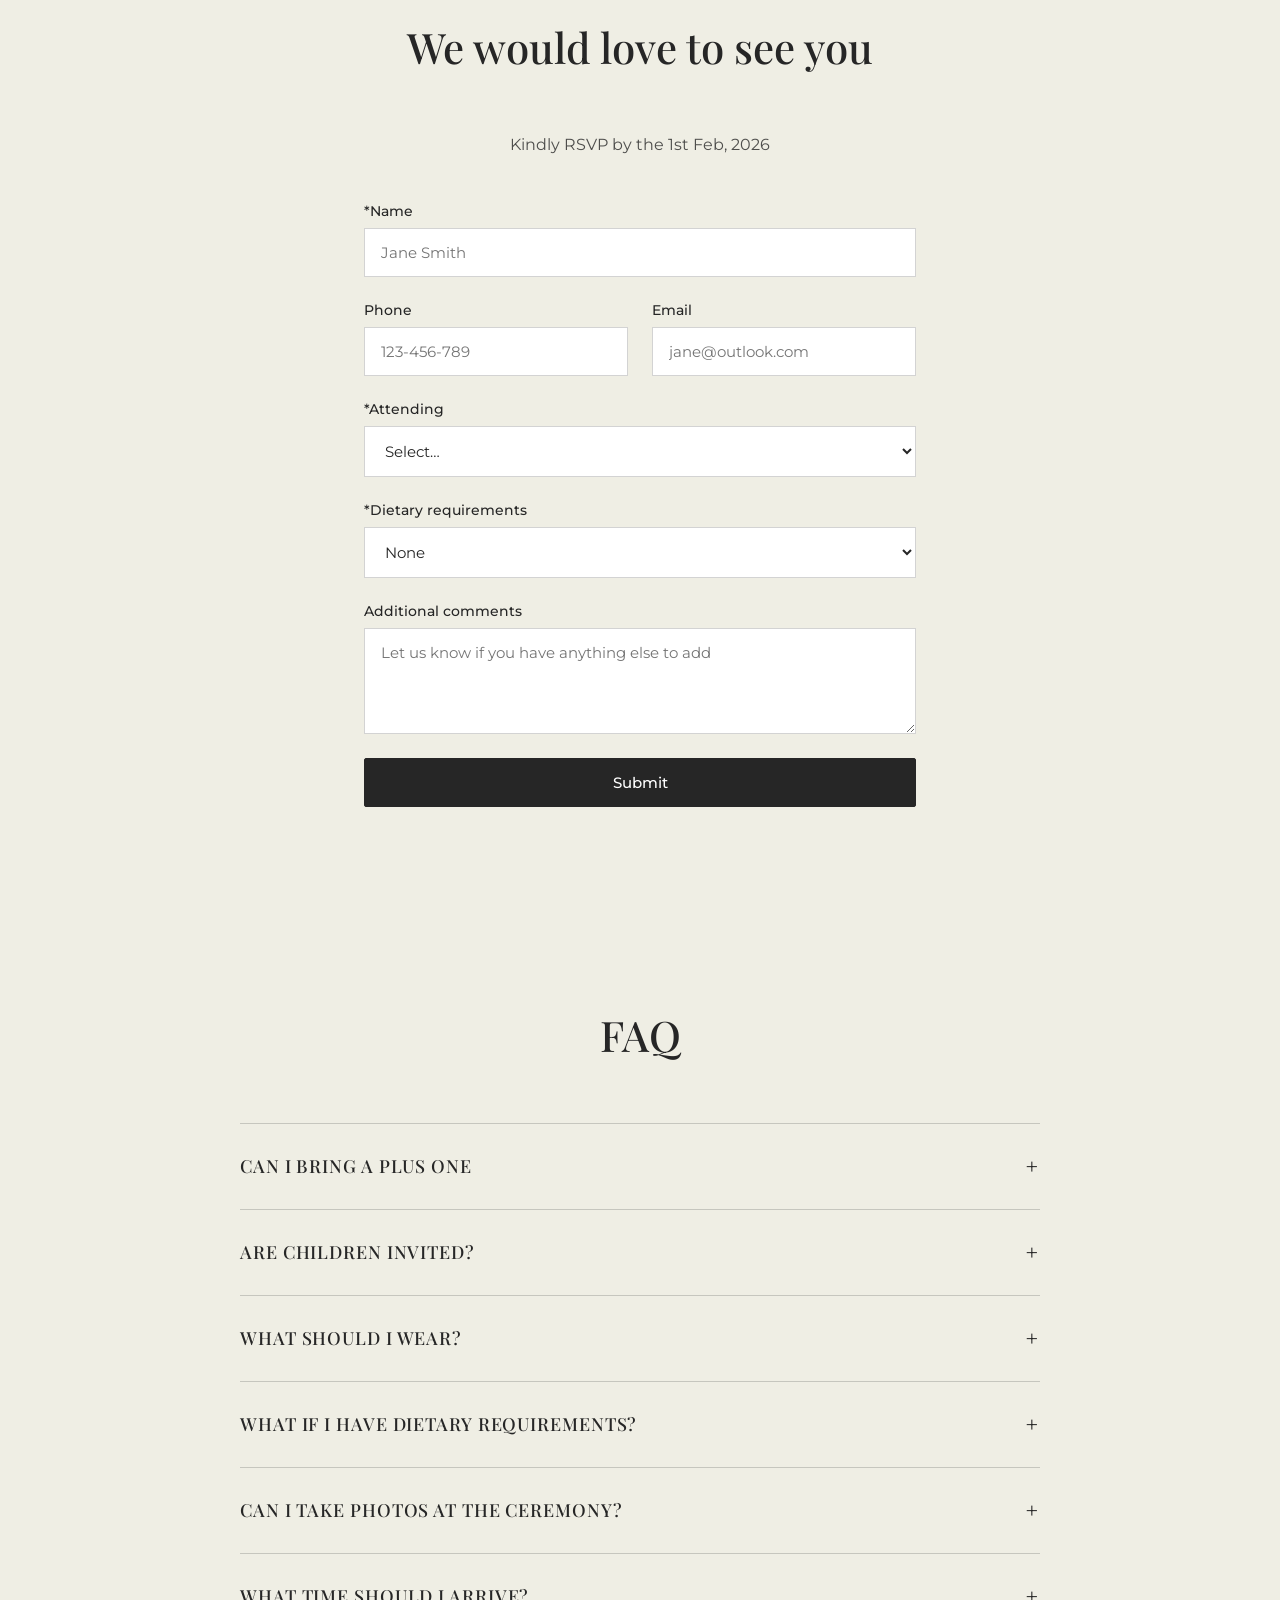
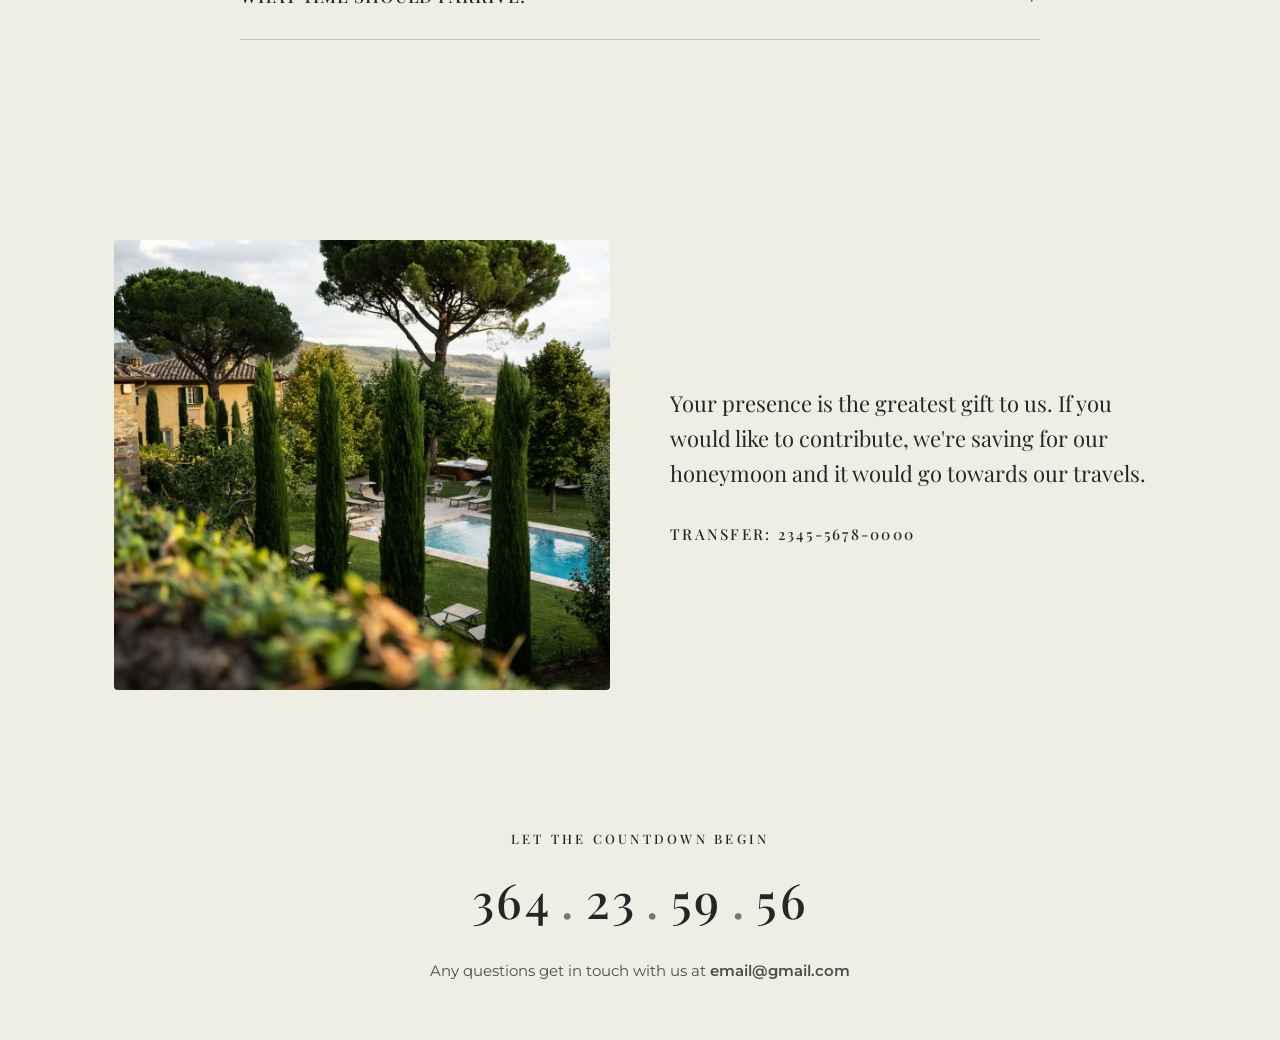
==== commit 9fa23546: "feat: self-injecting envelope addon (3-step adoption) - Extract envelope CSS/JS into reusable addon " ====
--- a/index.html
+++ b/index.html
@@ -7,35 +7,14 @@
     <link rel="preconnect" href="https://fonts.googleapis.com">
     <link rel="preconnect" href="https://fonts.gstatic.com" crossorigin>
     <link href="https://fonts.googleapis.com/css2?family=Montserrat:wght@300;400;500;600&family=Playfair+Display:ital,wght@0,400;0,500;0,600;1,400;1,500&display=swap" rel="stylesheet">
+    <!-- Envelope Addon CSS -->
+    <link rel="stylesheet" href="css/envelope.css">
+    <!-- Style utama website -->
     <link rel="stylesheet" href="css/styles.css">
 </head>
 <body>
-    <!-- Envelope Overlay -->
-    <div class="envelope-overlay" id="envelopeOverlay">
-        <div class="envelope-scene">
-            <div class="env-variant">
-                <div class="env-layer env-right">
-                    <img src="assets/images/envelope-right.png" alt="" decoding="auto">
-                </div>
-                <div class="env-layer env-left">
-                    <img src="assets/images/envelope-left.png" alt="" decoding="auto">
-                </div>
-                <div class="env-layer env-bottom">
-                    <img src="assets/images/envelope-bottom.png" alt="" decoding="auto">
-                </div>
-                <div class="env-layer env-top">
-                    <img src="assets/images/envelope-top.png" alt="" decoding="auto">
-                    <div class="env-invite-text">
-                        <h4 class="invite-heading" id="inviteText">
-                            <span class="word"><span class="letter">Y</span><span class="letter">o</span><span class="letter">u</span><span class="letter">'</span><span class="letter">r</span><span class="letter">e</span></span>
-                            <span class="word"><span class="letter">i</span><span class="letter">n</span><span class="letter">v</span><span class="letter">i</span><span class="letter">t</span><span class="letter">e</span><span class="letter">d</span></span>
-                            <span class="word"><span class="letter">t</span><span class="letter">o</span></span>
-                        </h4>
-                    </div>
-                </div>
-            </div>
-        </div>
-    </div>
+    <!-- Envelope overlay di-inject otomatis oleh js/envelope.js -->
+    <!-- Untuk menonaktifkan: <body data-envelope="disabled"> -->
 
     <!-- Navigation -->
     <nav class="main-nav" id="mainNav">
@@ -342,6 +321,9 @@
         </footer>
     </main>
 
+    <!-- Envelope Addon JS -->
+    <script src="js/envelope.js"></script>
+    <!-- Script utama website -->
     <script src="js/script.js"></script>
 </body>
 </html>
--- a/css/envelope.css
+++ b/css/envelope.css
@@ -0,0 +1,205 @@
+/* ============================================================
+   ENVELOPE OVERLAY — Add-on CSS
+   Animasi pembuka amplop untuk website static HTML.
+   Dokumentasi lengkap: ENVELOPE-ADDON.md
+   ============================================================ */
+
+/* ── Variabel yang dipakai overlay ─────────────────────────
+   (jika website target sudah punya :root sendiri, hapus blok ini) */
+:root {
+    --bg-color: #efeee4;
+    --text-color: #262626;
+    --white: #ffffff;
+    --font-serif: 'Playfair Display', serif;
+    --font-sans: 'Montserrat', sans-serif;
+    --ease-out-quart: cubic-bezier(0.44, 0, 0.56, 1);
+}
+
+/* ===== Overlay Utama ===== */
+.envelope-overlay {
+    position: fixed;
+    top: 0;
+    left: 0;
+    width: 100vw;
+    height: 100vh;
+    z-index: 100;
+    display: flex;
+    align-items: center;
+    justify-content: center;
+    background: var(--bg-color);
+    overflow: hidden;
+    opacity: 1;
+    pointer-events: auto;
+    transition: opacity 0.8s var(--ease-out-quart), background-color 0.6s ease;
+}
+
+/* Saat amplop mulai terbuka, background transparan agar hero terlihat */
+.envelope-overlay.open {
+    background: transparent;
+}
+
+.envelope-overlay.hidden {
+    pointer-events: none;
+}
+
+.envelope-scene {
+    position: relative;
+    width: 100vw;
+    height: 100vh;
+    max-width: 100vw;
+    max-height: 100vh;
+    overflow: clip;
+}
+
+/* Single variant container — perspective di sini agar hanya env-top yang terpengaruh 3D */
+.env-variant {
+    position: absolute;
+    top: 0;
+    left: 0;
+    width: 100%;
+    height: 100%;
+    transform-style: preserve-3d;
+    perspective: 1200px;
+    perspective-origin: 50% 0%;
+}
+
+.env-layer {
+    position: absolute;
+    will-change: transform, opacity;
+}
+
+.env-layer img {
+    width: 100%;
+    height: 100%;
+    object-fit: cover;
+    display: block;
+}
+
+/* ── STATE AWAL: semua layer langsung visible, amplop tertutup ── */
+
+/* Bottom — paling bawah */
+.env-variant .env-bottom {
+    left: 0;
+    right: 0;
+    bottom: 0;
+    height: 60%;
+    opacity: 1;
+    transform: translateY(0);
+    z-index: 1;
+}
+
+/* Left & Right — di atas bottom, seam lines kelihatan */
+.env-variant .env-left {
+    left: 0;
+    top: 0;
+    bottom: 0;
+    width: 53.1%;
+    filter: drop-shadow(7px 4px 4px rgba(0, 0, 0, 0.05));
+    opacity: 1;
+    transform: translateY(0);
+    z-index: 2;
+}
+
+.env-variant .env-right {
+    right: 0;
+    top: 0;
+    bottom: 0;
+    width: 53.1%;
+    filter: drop-shadow(-5px 4px 4px rgba(0, 0, 0, 0.05));
+    opacity: 1;
+    transform: translateY(0);
+    z-index: 2;
+}
+
+/* Top flap — height dikurangi agar ujung segitiga lebih ke atas */
+.env-variant .env-top {
+    left: 0;
+    right: 0;
+    top: 0;
+    height: 80%;
+    transform-origin: 50% 0%;
+    opacity: 1;
+    transform: none;
+    z-index: 3;
+    /* durasi panjang + easing spring-like agar smooth seperti Framer */
+    transition: transform 1.2s cubic-bezier(0.16, 1, 0.3, 1), opacity 0.3s ease;
+}
+
+.env-variant .env-top img {
+    width: 100%;
+    height: 100%;
+    object-fit: fill;
+    display: block;
+}
+
+/* ===== Teks "You're invited to" ===== */
+.env-invite-text {
+    position: absolute;
+    top: 50%;
+    left: 50%;
+    transform: translate(-50%, -50%);
+    z-index: 11;
+    pointer-events: none;
+}
+
+.invite-heading {
+    font-family: var(--font-serif);
+    font-size: 24px;
+    font-weight: 500;
+    font-style: italic;
+    letter-spacing: 0.09em;
+    line-height: 1.4;
+    color: var(--text-color);
+    text-transform: capitalize;
+    white-space: nowrap;
+    text-align: center;
+}
+
+.invite-heading .word {
+    display: inline-block;
+    white-space: nowrap;
+}
+
+.invite-heading .letter {
+    display: inline-block;
+    opacity: 0;
+    transform: translateY(20px);
+    filter: blur(4px);
+    transition: opacity 0.5s var(--ease-out-quart),
+                transform 0.5s var(--ease-out-quart),
+                filter 0.5s var(--ease-out-quart);
+}
+
+/* Animate letters in */
+.envelope-overlay.animate .invite-heading .letter {
+    opacity: 1;
+    transform: translateY(0);
+    filter: blur(0px);
+}
+
+/* ── OPEN STATE: top flap buka dulu, baru yang lain slide down ── */
+.envelope-overlay.open .env-top {
+    transform: rotateX(-180deg);
+    transition: transform 1.2s cubic-bezier(0.16, 1, 0.3, 1) 0s;
+}
+
+.envelope-overlay.open .env-invite-text {
+    opacity: 0;
+    transition: opacity 0.3s ease 0s;
+}
+
+/* slide down setelah flap selesai (~1.8s), masing-masing smooth */
+.envelope-overlay.open .env-bottom {
+    transform: translateY(110vh);
+    transition: transform 1.2s cubic-bezier(0.16, 1, 0.3, 1) 1.6s;
+}
+
+.envelope-overlay.open .env-left {
+    transform: translateY(110vh);
+    transition: transform 1.2s cubic-bezier(0.16, 1, 0.3, 1) 1.7s;
+}
+
+.envelope-overlay.open .env-right {
+    transform: translateY(110vh);
+    transition: transform 1.2s cubic-bezier(0.16, 1, 0.3, 1) 1.8s;
+}
--- a/css/styles.css
+++ b/css/styles.css
@@ -49,193 +49,6 @@
     max-width: 945px;
     margin: 0 auto;
     padding: 0 24px;
-}
-
-/* ===== Envelope Overlay ===== */
-.envelope-overlay {
-    position: fixed;
-    top: 0;
-    left: 0;
-    width: 100vw;
-    height: 100vh;
-    z-index: 100;
-    display: flex;
-    align-items: center;
-    justify-content: center;
-    background: var(--bg-color);
-    overflow: hidden;
-    opacity: 1;
-    pointer-events: auto;
-    transition: opacity 0.8s var(--ease-out-quart), background-color 0.6s ease;
-}
-
-.envelope-overlay.open {
-    background: transparent;
-}
-
-.envelope-overlay.hidden {
-    pointer-events: none;
-}
-
-.envelope-scene {
-    position: relative;
-    width: 100vw;
-    height: 100vh;
-    max-width: 100vw;
-    max-height: 100vh;
-    overflow: clip;
-}
-
-/* Single variant container — perspective di sini agar hanya env-top yang terpengaruh 3D */
-.env-variant {
-    position: absolute;
-    top: 0;
-    left: 0;
-    width: 100%;
-    height: 100%;
-    transform-style: preserve-3d;
-    perspective: 1200px;
-    perspective-origin: 50% 0%;
-}
-
-.env-layer {
-    position: absolute;
-    will-change: transform, opacity;
-}
-
-.env-layer img {
-    width: 100%;
-    height: 100%;
-    object-fit: cover;
-    display: block;
-}
-
-/* ── STATE AWAL: semua layer langsung visible, amplop tertutup ── */
-
-/* Bottom — paling bawah */
-.env-variant .env-bottom {
-    left: 0;
-    right: 0;
-    bottom: 0;
-    height: 60%;
-    opacity: 1;
-    transform: translateY(0);
-    z-index: 1;
-}
-
-/* Left & Right — di atas bottom, seam lines kelihatan */
-.env-variant .env-left {
-    left: 0;
-    top: 0;
-    bottom: 0;
-    width: 53.1%;
-    filter: drop-shadow(7px 4px 4px rgba(0, 0, 0, 0.05));
-    opacity: 1;
-    transform: translateY(0);
-    z-index: 2;
-}
-
-.env-variant .env-right {
-    right: 0;
-    top: 0;
-    bottom: 0;
-    width: 53.1%;
-    filter: drop-shadow(-5px 4px 4px rgba(0, 0, 0, 0.05));
-    opacity: 1;
-    transform: translateY(0);
-    z-index: 2;
-}
-
-/* Top flap — height dikurangi agar ujung segitiga lebih ke atas */
-.env-variant .env-top {
-    left: 0;
-    right: 0;
-    top: 0;
-    height: 90%;
-    transform-origin: 50% 0%;
-    opacity: 1;
-    transform: none;
-    z-index: 3;
-    transition: transform 1.0s var(--ease-out-quart), opacity 0.3s ease;
-}
-
-.env-variant .env-top img {
-    width: 100%;
-    height: 100%;
-    object-fit: fill;
-    display: block;
-}
-
-/* "You're invited to" text — tengah layar vertikal, sejajar area pertemuan flap */
-.env-invite-text {
-    position: absolute;
-    top: 50%;
-    left: 50%;
-    transform: translate(-50%, -50%);
-    z-index: 11;
-    pointer-events: none;
-}
-
-.invite-heading {
-    font-family: var(--font-serif);
-    font-size: 24px;
-    font-weight: 500;
-    font-style: italic;
-    letter-spacing: 0.09em;
-    line-height: 1.4;
-    color: var(--text-color);
-    text-transform: capitalize;
-    white-space: nowrap;
-    text-align: center;
-}
-
-.invite-heading .word {
-    display: inline-block;
-    white-space: nowrap;
-}
-
-.invite-heading .letter {
-    display: inline-block;
-    opacity: 0;
-    transform: translateY(20px);
-    filter: blur(4px);
-    transition: opacity 0.5s var(--ease-out-quart),
-                transform 0.5s var(--ease-out-quart),
-                filter 0.5s var(--ease-out-quart);
-}
-
-/* Animate letters in */
-.envelope-overlay.animate .invite-heading .letter {
-    opacity: 1;
-    transform: translateY(0);
-    filter: blur(0px);
-}
-
-/* ── OPEN STATE: top flap buka dulu, baru yang lain slide down ── */
-.envelope-overlay.open .env-top {
-    transform: rotateX(-180deg);
-    transition: transform 1.0s var(--ease-out-quart) 0s;
-}
-
-.envelope-overlay.open .env-invite-text {
-    opacity: 0;
-    transition: opacity 0.2s ease 0s;
-}
-
-/* right, left, bottom slide SETELAH flap selesai buka (~1s) */
-.envelope-overlay.open .env-right {
-    transform: translateY(110vh);
-    transition: transform 0.9s var(--ease-out-quart) 1.1s;
-}
-
-.envelope-overlay.open .env-left {
-    transform: translateY(110vh);
-    transition: transform 0.9s var(--ease-out-quart) 1.2s;
-}
-
-.envelope-overlay.open .env-bottom {
-    transform: translateY(110vh);
-    transition: transform 0.9s var(--ease-out-quart) 1.0s;
 }
 
 /* ===== Scroll Reveal Animations ===== */
